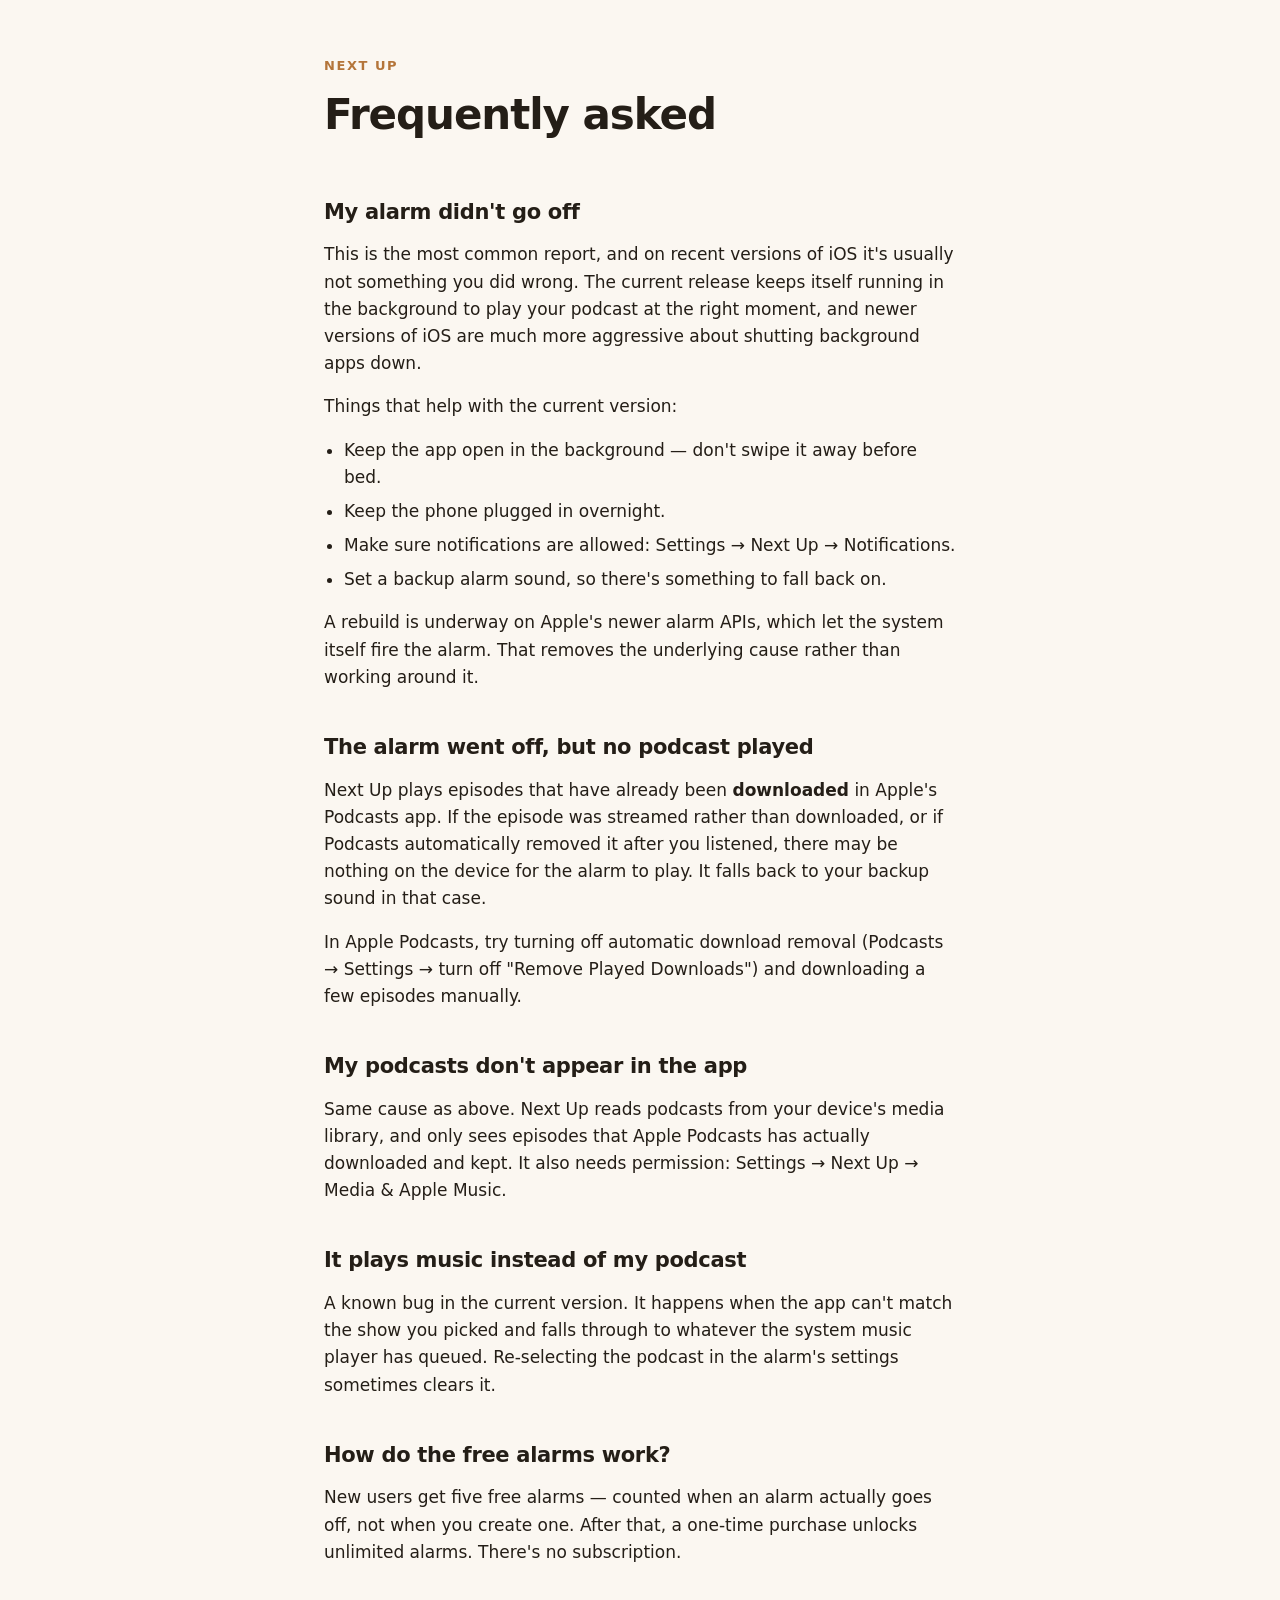
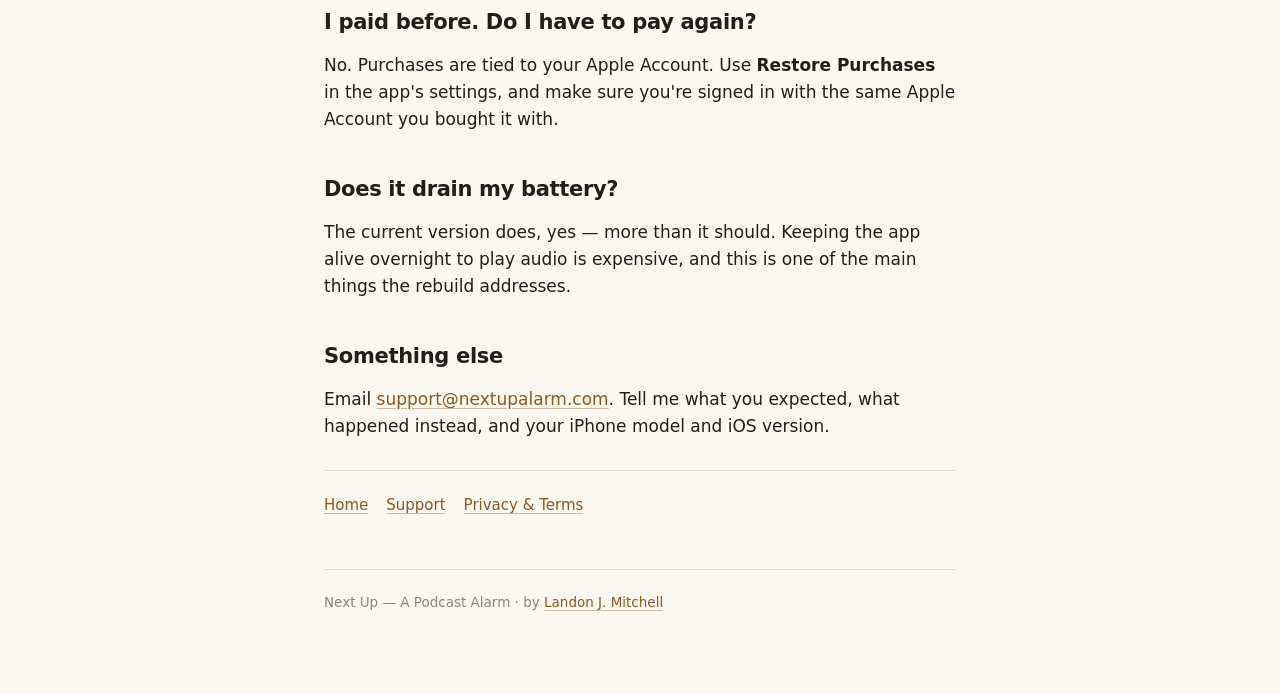
==== faq/index.html @ b0164cc0 "Next Up site: landing, privacy policy, FAQ, support Privacy policy and terms recovered verbatim from" ====
<!doctype html>
<html lang="en">
<head>
<meta charset="utf-8">
<meta name="viewport" content="width=device-width,initial-scale=1">
<title>FAQ — Next Up</title>
<meta name="description" content="Common questions about Next Up — A Podcast Alarm.">
<link rel="stylesheet" href="/_style.css">
</head>
<body>
<div class="wrap">

<header>
  <div class="mark"><a href="/" style="color:inherit;text-decoration:none">Next Up</a></div>
  <h1>Frequently asked</h1>
</header>

<h2>My alarm didn't go off</h2>
<p>This is the most common report, and on recent versions of iOS it's usually not something you did wrong. The current release keeps itself running in the background to play your podcast at the right moment, and newer versions of iOS are much more aggressive about shutting background apps down.</p>
<p>Things that help with the current version:</p>
<ul>
  <li>Keep the app open in the background — don't swipe it away before bed.</li>
  <li>Keep the phone plugged in overnight.</li>
  <li>Make sure notifications are allowed: Settings → Next Up → Notifications.</li>
  <li>Set a backup alarm sound, so there's something to fall back on.</li>
</ul>
<p>A rebuild is underway on Apple's newer alarm APIs, which let the system itself fire the alarm. That removes the underlying cause rather than working around it.</p>

<h2>The alarm went off, but no podcast played</h2>
<p>Next Up plays episodes that have already been <strong>downloaded</strong> in Apple's Podcasts app. If the episode was streamed rather than downloaded, or if Podcasts automatically removed it after you listened, there may be nothing on the device for the alarm to play. It falls back to your backup sound in that case.</p>
<p>In Apple Podcasts, try turning off automatic download removal (Podcasts → Settings → turn off "Remove Played Downloads") and downloading a few episodes manually.</p>

<h2>My podcasts don't appear in the app</h2>
<p>Same cause as above. Next Up reads podcasts from your device's media library, and only sees episodes that Apple Podcasts has actually downloaded and kept. It also needs permission: Settings → Next Up → Media &amp; Apple Music.</p>

<h2>It plays music instead of my podcast</h2>
<p>A known bug in the current version. It happens when the app can't match the show you picked and falls through to whatever the system music player has queued. Re-selecting the podcast in the alarm's settings sometimes clears it.</p>

<h2>How do the free alarms work?</h2>
<p>New users get five free alarms — counted when an alarm actually goes off, not when you create one. After that, a one-time purchase unlocks unlimited alarms. There's no subscription.</p>

<h2>I paid before. Do I have to pay again?</h2>
<p>No. Purchases are tied to your Apple Account. Use <strong>Restore Purchases</strong> in the app's settings, and make sure you're signed in with the same Apple Account you bought it with.</p>

<h2>Does it drain my battery?</h2>
<p>The current version does, yes — more than it should. Keeping the app alive overnight to play audio is expensive, and this is one of the main things the rebuild addresses.</p>

<h2>Something else</h2>
<p>Email <a href="mailto:support@nextupalarm.com">support@nextupalarm.com</a>. Tell me what you expected, what happened instead, and your iPhone model and iOS version.</p>

<nav>
  <a href="/">Home</a>
  <a href="/support/">Support</a>
  <a href="/privacy-policy/">Privacy &amp; Terms</a>
</nav>

<footer>
  Next Up — A Podcast Alarm · by <a href="https://landonjmitchell.com">Landon&nbsp;J.&nbsp;Mitchell</a>
</footer>

</div>
</body>
</html>
---- _style.css ----
/* Next Up — shared styles. Palette taken from the app's own source. */
:root{
  --ground:#141210; --surface:#1C1917; --line:#332C26;
  --ink:#F2EBE3; --dim:#A79C90; --faint:#6E6459;
  --peach:#FFD5A9; --amber:#E8A660; --salmon:#FF7265;
  --sans:-apple-system,BlinkMacSystemFont,"SF Pro Text","Segoe UI",system-ui,sans-serif;
}
@media (prefers-color-scheme:light){
  :root{--ground:#FBF7F1;--surface:#FFF;--line:#E4DACB;
  --ink:#241E17;--dim:#5F554A;--faint:#8F8478;--peach:#8A5A22;--amber:#B4753A;--salmon:#C4432F}
}
*{box-sizing:border-box}
body{margin:0;background:var(--ground);color:var(--ink);font-family:var(--sans);
  font-size:17px;line-height:1.6;-webkit-font-smoothing:antialiased}
.wrap{max-width:680px;margin:0 auto;padding:0 24px 80px}
header{padding:56px 0 8px}
.mark{font-size:13px;letter-spacing:.12em;text-transform:uppercase;color:var(--amber);font-weight:640}
h1{font-size:clamp(30px,6vw,42px);line-height:1.12;letter-spacing:-.025em;margin:14px 0 10px;font-weight:700}
h2{font-size:21px;letter-spacing:-.015em;margin:40px 0 12px;font-weight:660}
h3{font-size:17px;margin:26px 0 8px;font-weight:640}
.tag{color:var(--dim);font-size:19px;margin:0 0 28px}
p{margin:0 0 16px}
a{color:var(--peach);text-decoration-color:color-mix(in srgb,var(--peach) 40%,transparent);
  text-underline-offset:3px}
a:hover{text-decoration-color:var(--peach)}
ul{padding-left:20px;margin:0 0 16px}
li{margin-bottom:7px}
.card{background:var(--surface);border:1px solid var(--line);border-radius:14px;padding:20px 22px;margin:0 0 18px}
.card h3{margin-top:0}
.btn{display:inline-block;background:var(--peach);color:var(--ground);text-decoration:none;
  font-weight:640;padding:11px 20px;border-radius:10px;font-size:16px}
.btn:hover{background:var(--amber)}
@media (prefers-color-scheme:light){.btn{color:#fff}}
.muted{color:var(--faint);font-size:14.5px}
nav{margin:30px 0 0;padding-top:22px;border-top:1px solid var(--line);
  display:flex;gap:18px;flex-wrap:wrap;font-size:15px}
footer{margin-top:52px;padding-top:22px;border-top:1px solid var(--line);
  color:var(--faint);font-size:13.5px}
.legal h2{font-size:19px;margin-top:34px}
.legal p,.legal li{font-size:15.5px;color:var(--dim)}
.legal strong{color:var(--ink)}
.eff{font-size:14px;color:var(--faint);font-style:italic;margin-top:26px}
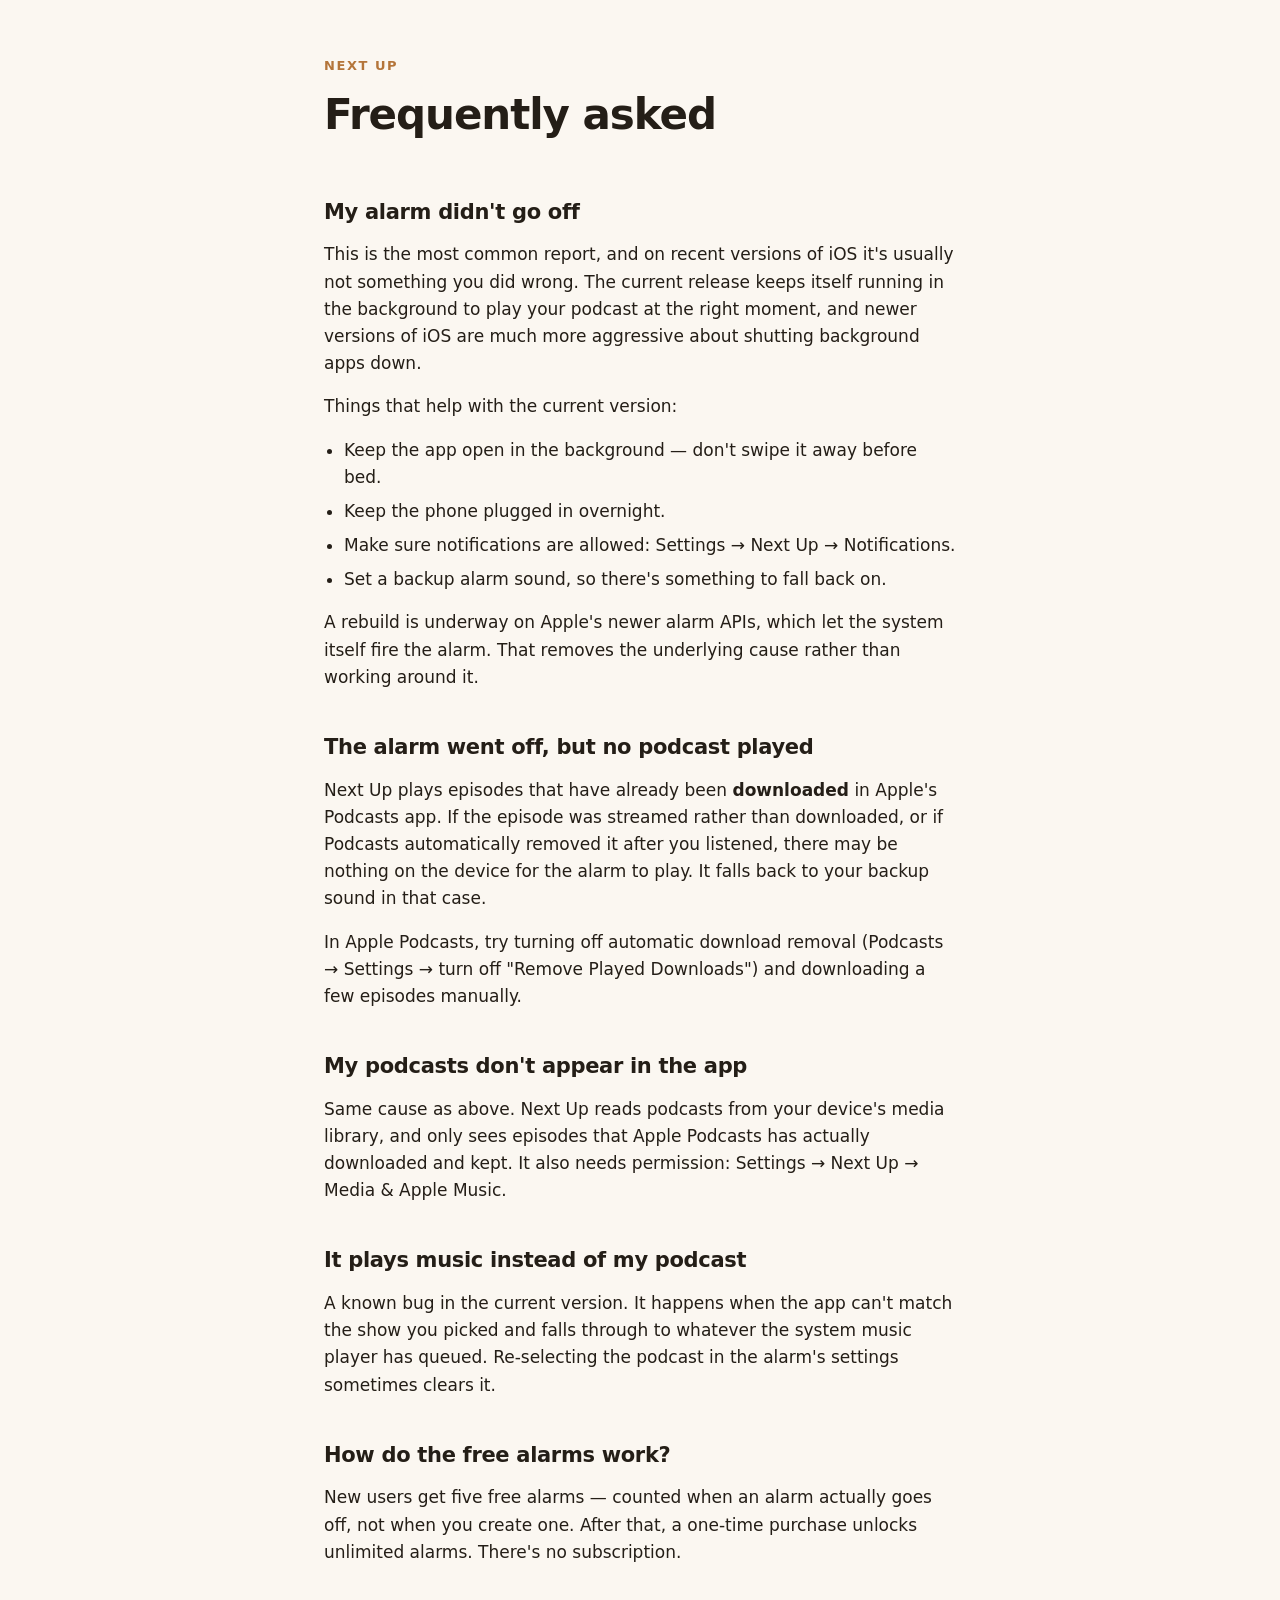
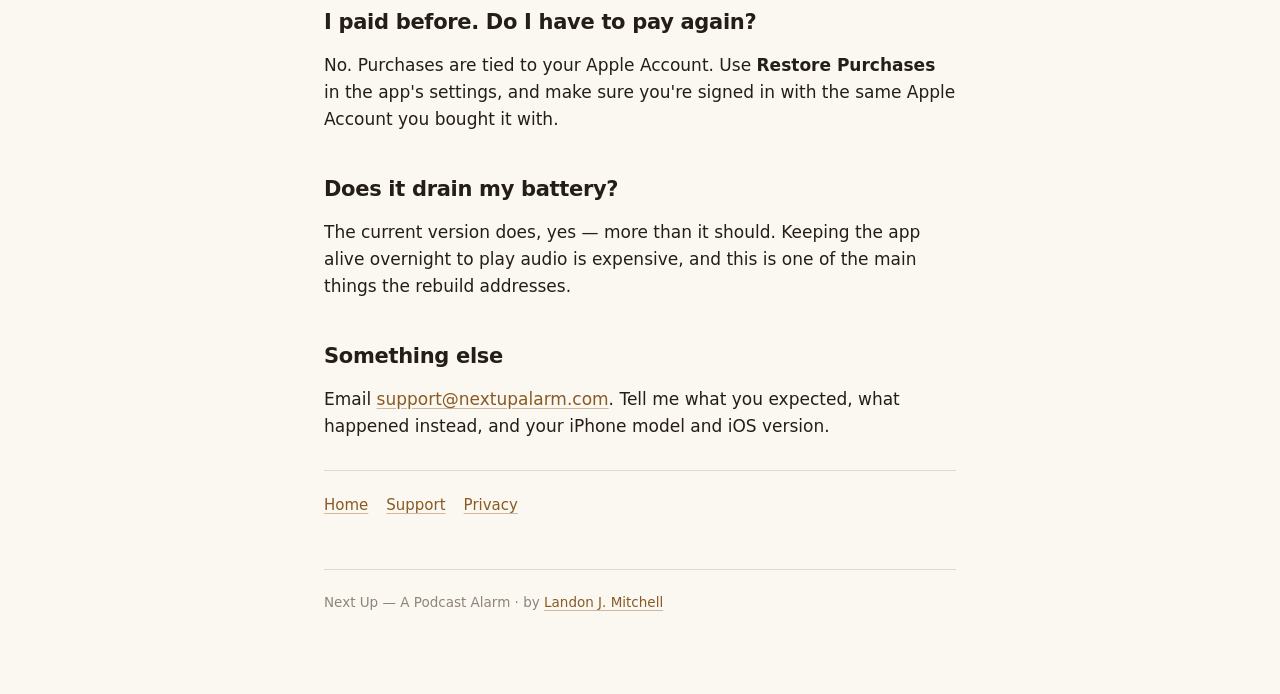
==== commit 9ae912a7: "Privacy policy for Next Up 3.0, effective November 1, 2026; the 2019 Terms dropped The 3.0 policy (n" ====
--- a/faq/index.html
+++ b/faq/index.html
@@ -51,7 +51,7 @@
 <nav>
   <a href="/">Home</a>
   <a href="/support/">Support</a>
-  <a href="/privacy-policy/">Privacy &amp; Terms</a>
+  <a href="/privacy-policy/">Privacy</a>
 </nav>
 
 <footer>
